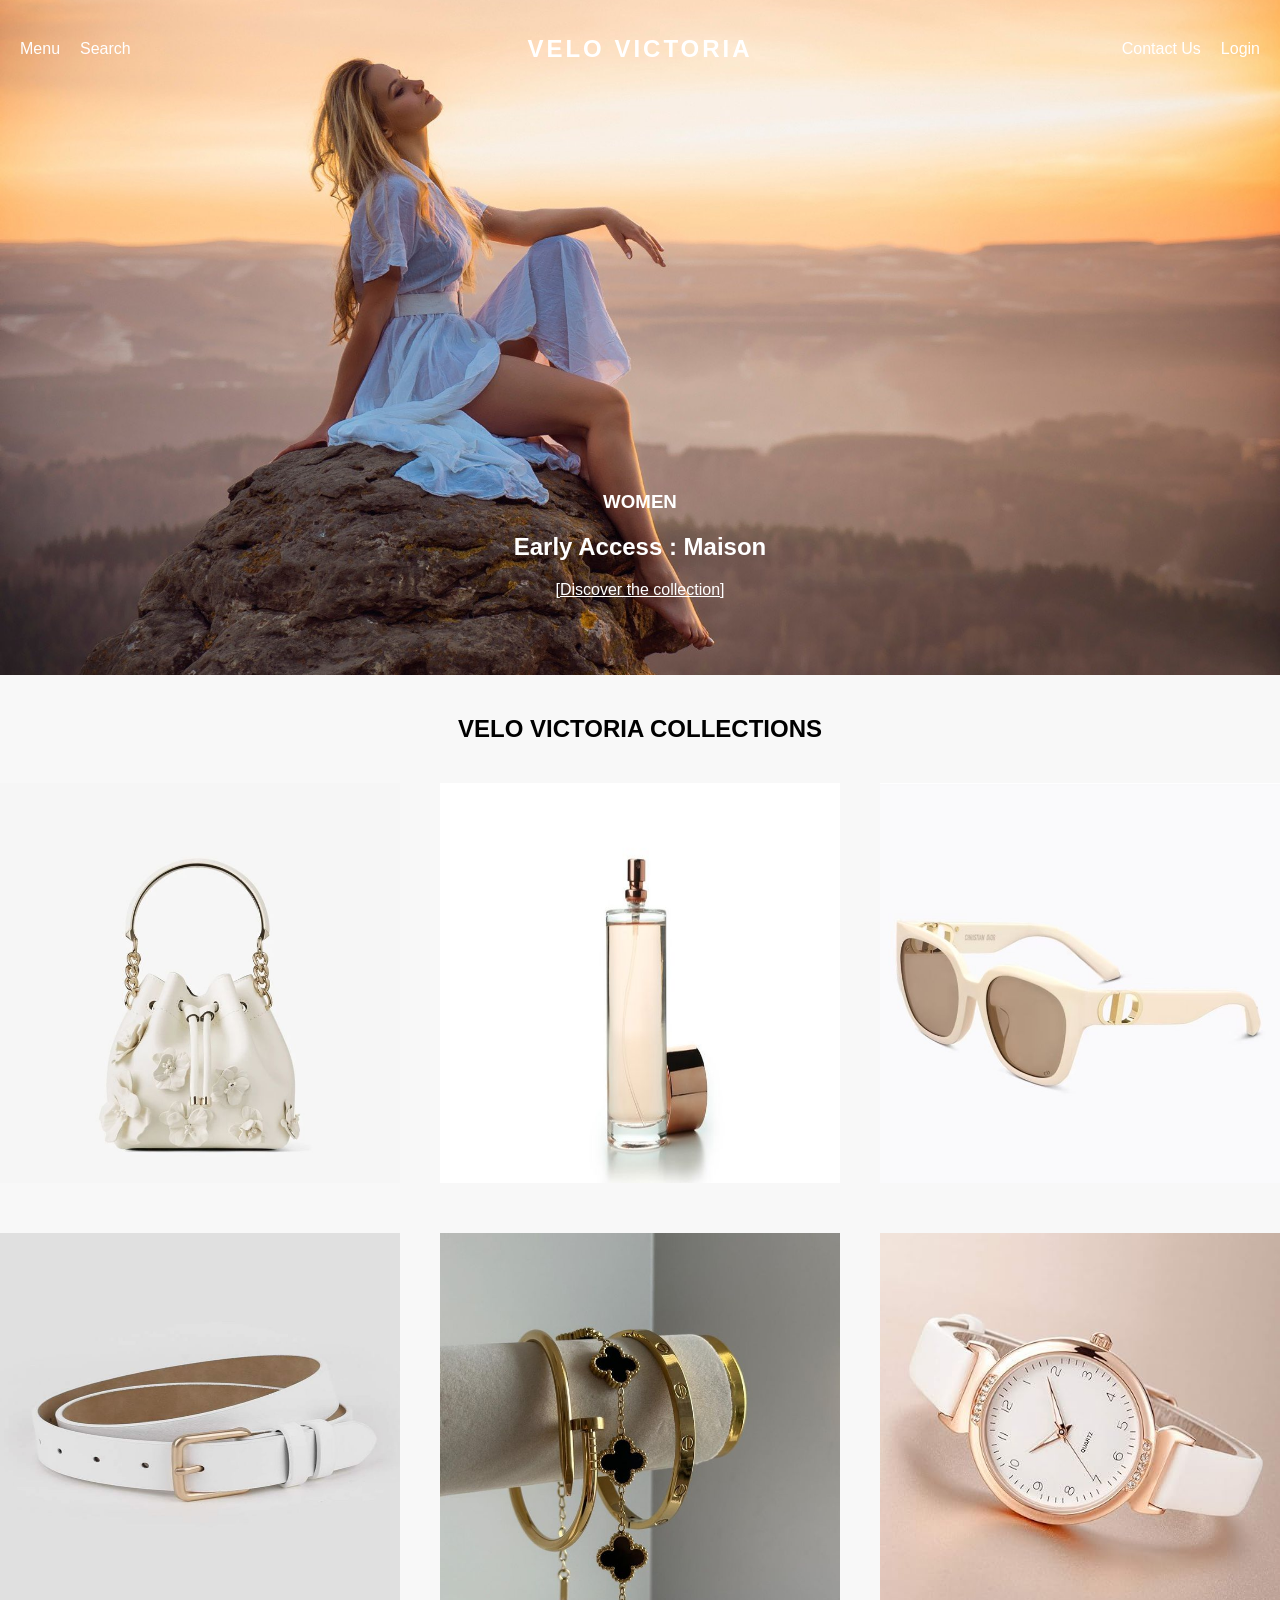
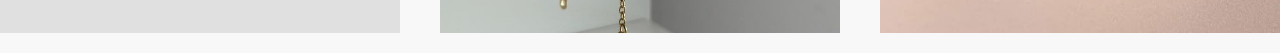
==== index.html @ bf695b3b "some changes" ====
<!DOCTYPE html>
<html lang="en">
<head>
  <meta charset="UTF-8">
  <meta name="viewport" content="width=device-width, initial-scale=1.0">
  <title>Velo Victoria</title>
  <link rel="stylesheet" href="style.css">
</head>

<body>
  <nav>
    
    <div class="left">
      <a href="menu.html">Menu</a>
      <a href="search.html">Search</a>
    </div>

    <h1 class="logo">VELO VICTORIA</h1>

    <div class="right">
      <a href="contact.html">Contact Us</a>
      <a href="login.html">Login</a>
    </div>
    
  </nav>
    <div class="hero">
        <section class="hero-text">
       
        <h3> WOMEN</h3>
        <h2>Early Access : Maison</h2>
        <div class="discover">
        <a href="collection.html" >[Discover the collection]</a>
        </div>
        </section>
    </div>
        <section class="collections">
        <h1>VELO VICTORIA COLLECTIONS</h1>
        <div class="items">
        
        <img src="../pictures/bag.jpg" alt=""> 
        <img src="../pictures/perfume.jpg" alt="">
        <img src="../pictures/sunglasses.jpg" alt="">
        
      
        
        <img src="../pictures/belt.jpg" alt="">
        <img src="../pictures/jewellery.jpg" alt="">
        <img src="../pictures/watch.jpg" alt="">
        
        </div>
        </section>



</body>
</html>
---- style.css ----
body {
  margin: 0;
  font-family: Arial, sans-serif;
}

nav {
  position: absolute;
  top: 20px;
  width: 100%;
  display: flex;
  align-items: center;
  padding: 0px;
  z-index: 100;
  margin-top: 20px;
  
}



.left {
  display: flex;
  gap: 20px;
  margin-left: 20px;
}


.right {
  margin-left: 90px;
  display: flex;
  gap: 20px;
  margin-right: 20px;
}

nav a {
  text-decoration: none;
  color: white;
  font-size: 16px;
  
}


.logo {
  position: absolute;
  left: 50%;
  transform: translateX(-50%);
  color: white;
  letter-spacing: 3px;
}
.navcolor:hover{
  color: black;
}

.hero {

  position: relative;
  height: 75vh;
  background-image: url('../pictures/model.jpg');
  background-size: cover;
  background-position: center 30%;  
  background-repeat: no-repeat;
}
.hero-text {
  position: absolute;
  top: 70%;           
  left: 50%;
  transform: translateX(-50%);
  text-align: center;
  color: white;
}
.collections{
  display: flex;
    flex-direction: column;
    align-items: center;
}
.collections h1{
   
    text-align: center;
    width: 100%;
    margin: 100%;
    margin: 40px 0;
}
.items{
    display: flex;
    justify-content: space-between;
    gap: 30px;
    flex-wrap: wrap;
  
}

.items img{
    width: 400px;
    height: 400px;
    margin-bottom: 20px;
}
.items img{
    width: 400px;
    transition: transform 0.3s;
}
.items img:hover {
    transform: scale(1.1);
}
.discover a{
    color: white;
}
body {
  margin: 0;
  font-family: Arial, sans-serif;
  background: #f8f8f8;
}

/* NAVBAR */
.navbar {
  display: flex;
  align-items: center;
  padding: 20px 40px;
  background: peachpuff;
}

.left {
  display: flex;
  gap: 20px;
}

.center {
  margin: auto;
  font-weight: bold;
  letter-spacing: 2px;
  color: white;
}

.right {
  margin-left: auto;
}

.navbar a {
  text-decoration: none;
  color: white;
}


/* MAIN CONTAINER */
.container {
  display: flex;
  justify-content: space-between;
  padding: 60px;
  gap: 60px;
  margin-top: 50px ;
}

/* FORM */
.form {
  width: 60%;
}

.field {
  margin-bottom: 20px;
}

.row {
  display: flex;
  gap: 60px;
}

.form label {
  font-size: 14px;
  color: #828181;
  display: block;
  margin-bottom: 5px;
}

.form input,
.form textarea {
  width: 100%;
  padding: 12px;
  border: 1px solid #e5e5e5;
  background: #fff;
  outline: none;
  box-shadow: 0 2px 6px rgba(0,0,0,0.05);
  transition: 0.3s;
}

.form textarea {
  height: 120px;
  resize: none;
}

.form input:focus,
.form textarea:focus {
  border-color: #c7a17a;
}

/* BUTTON */
button {
  background: black;
  color: white;
  padding: 12px 30px;
  border: none;
  letter-spacing: 1px;
  cursor: pointer;
  transition: 0.3s;
  display: block;
  margin: 20px auto;
}

button:hover {
  background: #333;
}

/* RIGHT SIDE */
.contact {
  width: 35%;
}

.contact h1 {
  margin-bottom: 20px;
  font-weight: 500;
}

.contact p {
  margin-bottom: 20px;
  line-height: 1.6;
}
.login_interface{
  
  text-align: center;
  margin-top: 150px;
}
.login_field{
 margin-bottom: 20px;
 display: block;
}

.login_input input {
  display: block;
  margin: 10px auto;
  padding: 9px;
  width: 500px;
  
}
.signup {
  text-decoration: none;
  color: orange;
  text-shadow: grey;
}
html, body{
  overflow-x: hidden;
}

img{
  max-width: 100%;
  height: auto;
}

/* MOBILE */
@media (max-width:768px){

  nav{
    flex-direction: column;
    gap: 15px;
    padding: 10px;
    position: relative;
  }

  .logo{
    position: static;
    transform: none;
  }

  .left,
  .right{
    margin: 0;
    flex-wrap: wrap;
    justify-content: center;
  }

  .container{
    flex-direction: column;
    padding: 20px;
    gap: 30px;
  }

  .form,
  .contact{
    width: 100%;
  }

  .row{
    flex-direction: column;
    gap: 20px;
  }

  .items{
    justify-content: center;
  }

  .items img{
    width: 100%;
    max-width: 320px;
    height: auto;
  }

  .login_input input{
    width: 90%;
  }

  .hero-text{
    width: 90%;
    top: 60%;
  }

}
@media (max-width:768px){

  nav{
    position: relative;
    flex-direction: column;
    justify-content: center;
    align-items: center;
    gap: 15px;
    padding: 15px 10px;
  }

  .logo{
    position: static;
    transform: none;
    order: -1;
    margin-bottom: 10px;
  }

  .left,
  .right{
    margin: 0;
    width: 100%;
    justify-content: center;
    flex-wrap: wrap;
    gap: 15px;
  }

}
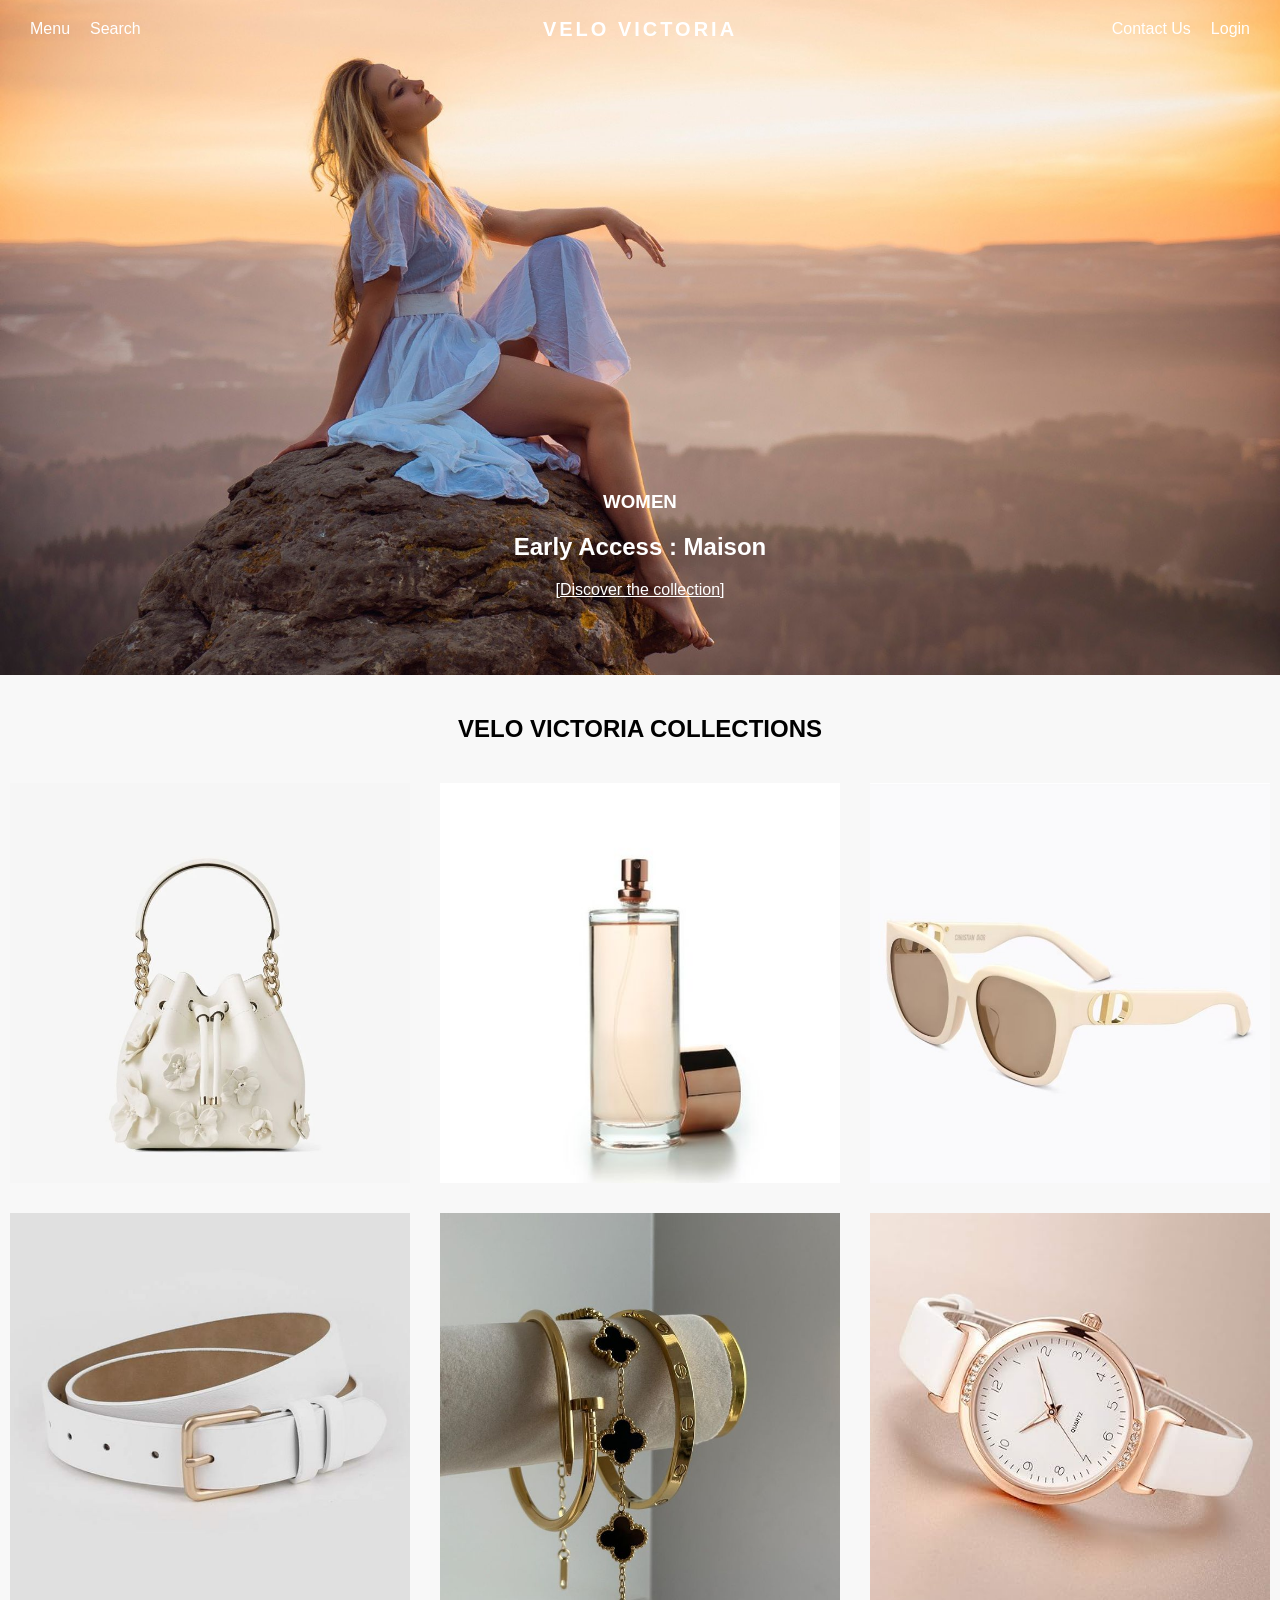
==== commit 49e9bb47: "solve mobile issues" ====
--- a/index.html
+++ b/index.html
@@ -14,7 +14,6 @@
       <a href="menu.html">Menu</a>
       <a href="search.html">Search</a>
     </div>
-
     <h1 class="logo">VELO VICTORIA</h1>
 
     <div class="right">
@@ -37,15 +36,15 @@
         <h1>VELO VICTORIA COLLECTIONS</h1>
         <div class="items">
         
-        <img src="../pictures/bag.jpg" alt=""> 
-        <img src="../pictures/perfume.jpg" alt="">
-        <img src="../pictures/sunglasses.jpg" alt="">
+        <img src="pictures/bag.jpg" alt=""> 
+        <img src="pictures/perfume.jpg" alt="">
+        <img src="pictures/sunglasses.jpg" alt="">
         
       
         
-        <img src="../pictures/belt.jpg" alt="">
-        <img src="../pictures/jewellery.jpg" alt="">
-        <img src="../pictures/watch.jpg" alt="">
+        <img src="pictures/belt.jpg" alt="">
+        <img src="pictures/jewellery.jpg" alt="">
+        <img src="pictures/watch.jpg" alt="">
         
         </div>
         </section>
--- a/style.css
+++ b/style.css
@@ -1,167 +1,136 @@
-body {
+/* RESET */
+html, body{
   margin: 0;
+  padding: 0;
+  overflow-x: hidden;
   font-family: Arial, sans-serif;
-}
-
-nav {
+  background: #f8f8f8;
+}
+
+img{
+  max-width: 100%;
+  height: auto;
+  display: block;
+}
+
+/* HERO SECTION */
+.hero{
+  position: relative;
+  height: 75vh;
+  background-image: url('pictures/model.jpg');
+  background-size: cover;
+  background-position: center 30%;
+  background-repeat: no-repeat;
+}
+
+/* NAVBAR */
+nav{
   position: absolute;
   top: 20px;
   width: 100%;
   display: flex;
   align-items: center;
-  padding: 0px;
+  justify-content: space-between;
+  padding: 0 30px;
+  box-sizing: border-box;
   z-index: 100;
-  margin-top: 20px;
-  
-}
-
-
-
-.left {
+}
+
+.left,
+.right{
   display: flex;
   gap: 20px;
-  margin-left: 20px;
-}
-
-
-.right {
-  margin-left: 90px;
-  display: flex;
-  gap: 20px;
-  margin-right: 20px;
-}
-
-nav a {
+}
+
+nav a{
   text-decoration: none;
   color: white;
   font-size: 16px;
-  
-}
-
-
-.logo {
+  transition: 0.3s;
+}
+
+.navcolor:hover{
+  color: black;
+}
+
+/* LOGO */
+.logo{
   position: absolute;
   left: 50%;
   transform: translateX(-50%);
   color: white;
   letter-spacing: 3px;
-}
-.navcolor:hover{
-  color: black;
-}
-
-.hero {
-
-  position: relative;
-  height: 75vh;
-  background-image: url('../pictures/model.jpg');
-  background-size: cover;
-  background-position: center 30%;  
-  background-repeat: no-repeat;
-}
-.hero-text {
+  font-size: 20px;
+  font-weight: bold;
+}
+
+/* HERO TEXT */
+.hero-text{
   position: absolute;
-  top: 70%;           
+  top: 70%;
   left: 50%;
   transform: translateX(-50%);
   text-align: center;
   color: white;
 }
+
+.discover a{
+  color: white;
+}
+
+/* COLLECTIONS */
 .collections{
   display: flex;
-    flex-direction: column;
-    align-items: center;
-}
+  flex-direction: column;
+  align-items: center;
+}
+
 .collections h1{
-   
-    text-align: center;
-    width: 100%;
-    margin: 100%;
-    margin: 40px 0;
-}
+  text-align: center;
+  margin: 40px 0;
+}
+
 .items{
-    display: flex;
-    justify-content: space-between;
-    gap: 30px;
-    flex-wrap: wrap;
-  
+  display: flex;
+  justify-content: center;
+  gap: 30px;
+  flex-wrap: wrap;
 }
 
 .items img{
-    width: 400px;
-    height: 400px;
-    margin-bottom: 20px;
-}
-.items img{
-    width: 400px;
-    transition: transform 0.3s;
-}
-.items img:hover {
-    transform: scale(1.1);
-}
-.discover a{
-    color: white;
-}
-body {
-  margin: 0;
-  font-family: Arial, sans-serif;
-  background: #f8f8f8;
-}
-
-/* NAVBAR */
-.navbar {
-  display: flex;
-  align-items: center;
-  padding: 20px 40px;
-  background: peachpuff;
-}
-
-.left {
-  display: flex;
-  gap: 20px;
-}
-
-.center {
-  margin: auto;
-  font-weight: bold;
-  letter-spacing: 2px;
-  color: white;
-}
-
-.right {
-  margin-left: auto;
-}
-
-.navbar a {
-  text-decoration: none;
-  color: white;
-}
-
-
-/* MAIN CONTAINER */
-.container {
+  width: 400px;
+  height: 400px;
+  object-fit: cover;
+  transition: transform 0.3s;
+}
+
+.items img:hover{
+  transform: scale(1.05);
+}
+
+/* CONTACT PAGE */
+.container{
   display: flex;
   justify-content: space-between;
   padding: 60px;
   gap: 60px;
-  margin-top: 50px ;
-}
-
-/* FORM */
-.form {
+  margin-top: 50px;
+}
+
+.form{
   width: 60%;
 }
 
-.field {
+.field{
   margin-bottom: 20px;
 }
 
-.row {
+.row{
   display: flex;
   gap: 60px;
 }
 
-.form label {
+.form label{
   font-size: 14px;
   color: #828181;
   display: block;
@@ -169,7 +138,7 @@
 }
 
 .form input,
-.form textarea {
+.form textarea{
   width: 100%;
   padding: 12px;
   border: 1px solid #e5e5e5;
@@ -177,20 +146,21 @@
   outline: none;
   box-shadow: 0 2px 6px rgba(0,0,0,0.05);
   transition: 0.3s;
-}
-
-.form textarea {
+  box-sizing: border-box;
+}
+
+.form textarea{
   height: 120px;
   resize: none;
 }
 
 .form input:focus,
-.form textarea:focus {
+.form textarea:focus{
   border-color: #c7a17a;
 }
 
 /* BUTTON */
-button {
+button{
   background: black;
   color: white;
   padding: 12px 30px;
@@ -202,75 +172,102 @@
   margin: 20px auto;
 }
 
-button:hover {
+button:hover{
   background: #333;
 }
 
-/* RIGHT SIDE */
-.contact {
+/* CONTACT INFO */
+.contact{
   width: 35%;
 }
 
-.contact h1 {
+.contact h1{
   margin-bottom: 20px;
   font-weight: 500;
 }
 
-.contact p {
+.contact p{
   margin-bottom: 20px;
   line-height: 1.6;
 }
+
+/* LOGIN */
 .login_interface{
-  
   text-align: center;
   margin-top: 150px;
 }
+
 .login_field{
- margin-bottom: 20px;
- display: block;
-}
-
-.login_input input {
+  margin-bottom: 20px;
+  display: block;
+}
+
+.login_input input{
   display: block;
   margin: 10px auto;
   padding: 9px;
   width: 500px;
-  
-}
-.signup {
+  max-width: 90%;
+}
+
+/* SIGNUP */
+.signup{
   text-decoration: none;
   color: orange;
-  text-shadow: grey;
-}
-html, body{
-  overflow-x: hidden;
-}
-
-img{
-  max-width: 100%;
-  height: auto;
-}
-
-/* MOBILE */
+  text-shadow: 1px 1px 3px grey;
+}
+
+/* ================= MOBILE ================= */
+
 @media (max-width:768px){
 
-  nav{
-    flex-direction: column;
-    gap: 15px;
-    padding: 10px;
+  .hero{
+    background-image: url('pictures/modelph.jpg');
+    background-size: cover;
+    background-position: center;
+    height: 100vh;
+  }
+
+  nav {
+    position: absolute;
+    top: 20px;
+    width: 100%;
+    z-index: 100;
+    display: flex;
+    justify-content: space-between;
+    align-items: center;
+    padding: 0 20px;
+    box-sizing: border-box;
+  }
+  .normal-nav{
     position: relative;
+    display: flex;
+    align-items: center;
+    justify-content: space-between;
+    padding: 15px 20px;
   }
 
   .logo{
     position: static;
     transform: none;
+    font-size: 18px;
+    margin: 0;
   }
 
   .left,
   .right{
+    display: flex;
+    gap: 12px;
     margin: 0;
-    flex-wrap: wrap;
-    justify-content: center;
+  }
+
+  nav a{
+    font-size: 14px;
+  }
+
+  .hero-text{
+    width: 90%;
+    top: 72%;
   }
 
   .container{
@@ -289,10 +286,6 @@
     gap: 20px;
   }
 
-  .items{
-    justify-content: center;
-  }
-
   .items img{
     width: 100%;
     max-width: 320px;
@@ -302,38 +295,29 @@
   .login_input input{
     width: 90%;
   }
-
-  .hero-text{
-    width: 90%;
-    top: 60%;
-  }
-
-}
-@media (max-width:768px){
-
-  nav{
-    position: relative;
-    flex-direction: column;
-    justify-content: center;
-    align-items: center;
-    gap: 15px;
-    padding: 15px 10px;
-  }
-
-  .logo{
-    position: static;
-    transform: none;
-    order: -1;
-    margin-bottom: 10px;
-  }
-
-  .left,
-  .right{
-    margin: 0;
-    width: 100%;
-    justify-content: center;
-    flex-wrap: wrap;
-    gap: 15px;
-  }
-
-}+}
+.normal-nav{
+  position: absolute;
+  top: 20px;
+  width: 100%;
+  display: flex;
+  align-items: center;
+  justify-content: space-between;
+  padding:  30px;
+  box-sizing: border-box;
+  z-index: 100;
+  background-color: rgb(255, 198, 92);
+}
+
+.left,
+.right{
+  display: flex;
+  gap: 20px;
+}
+
+nav a{
+  text-decoration: none;
+  color: white;
+  font-size: 16px;
+  transition: 0.3s;
+}
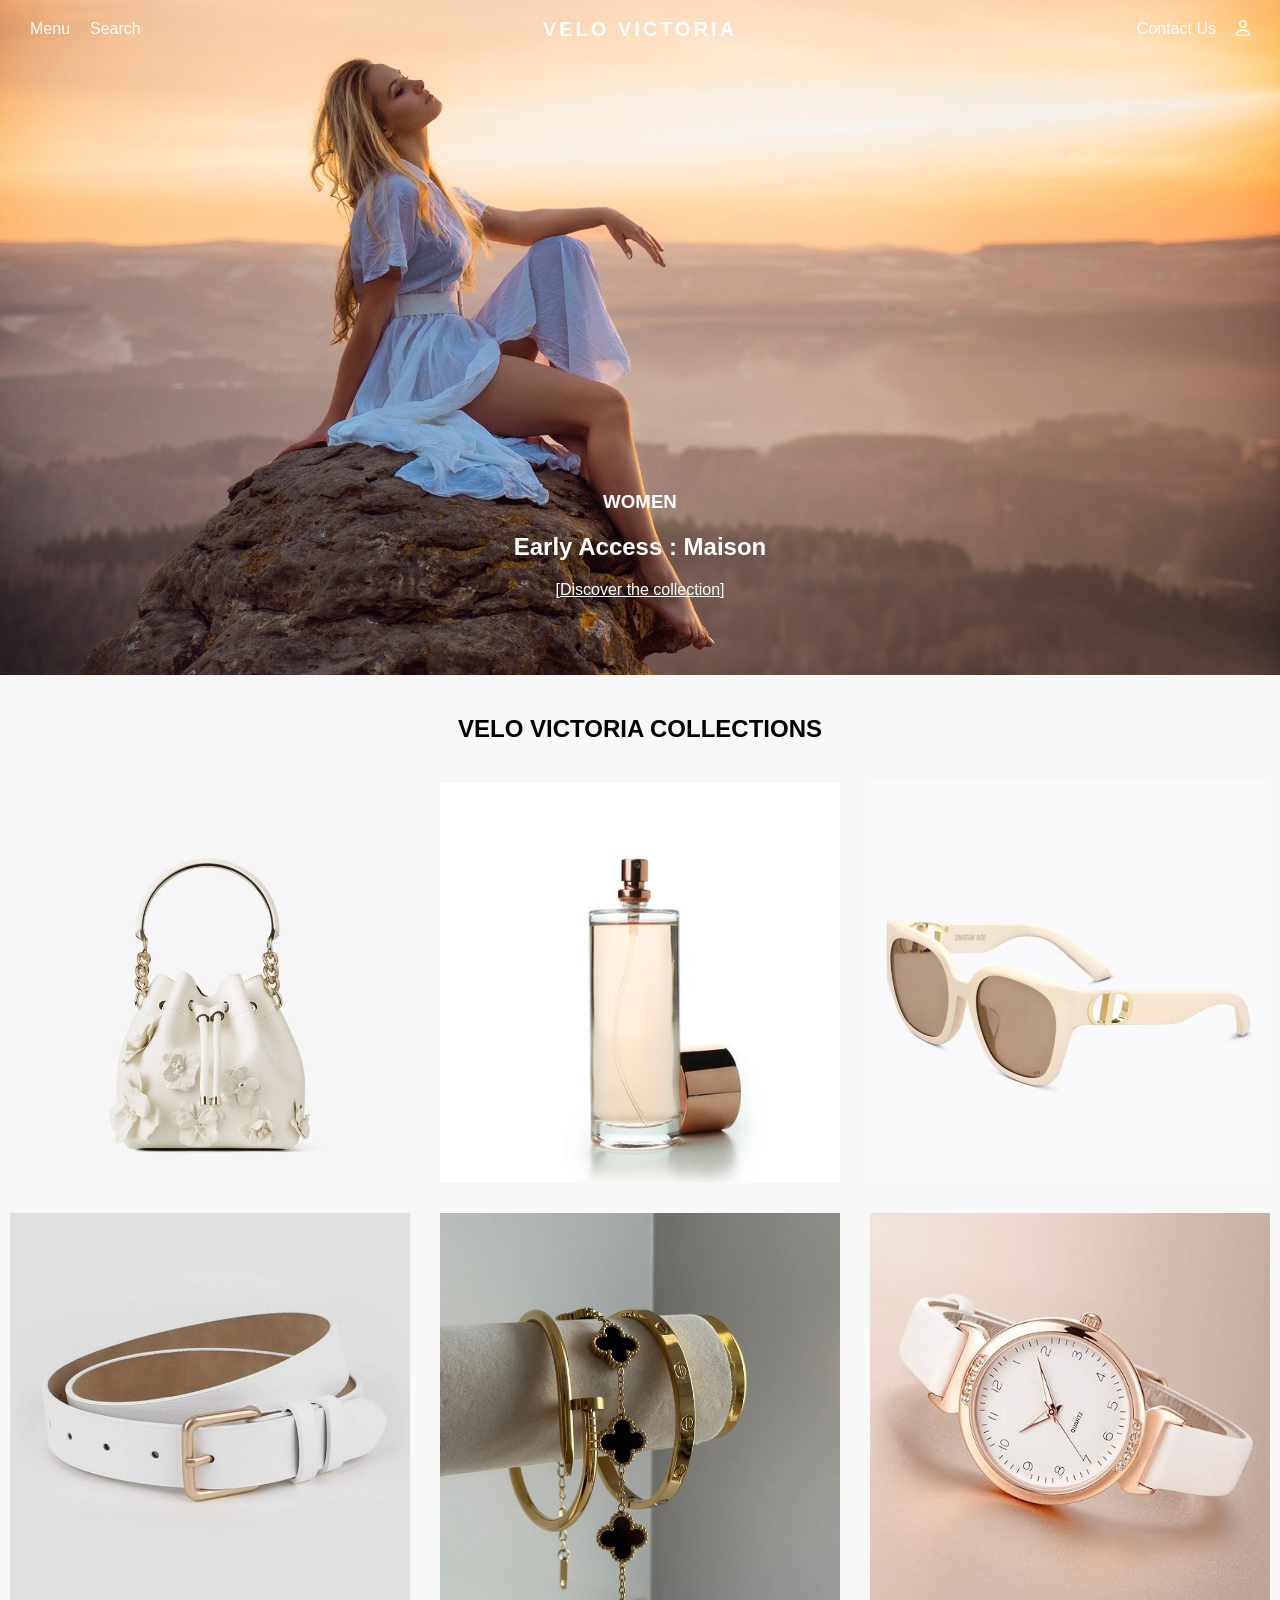
==== commit d8dc9fdc: "solve mobile issues final" ====
--- a/index.html
+++ b/index.html
@@ -5,20 +5,21 @@
   <meta name="viewport" content="width=device-width, initial-scale=1.0">
   <title>Velo Victoria</title>
   <link rel="stylesheet" href="style.css">
+  <link rel="stylesheet" href="https://cdnjs.cloudflare.com/ajax/libs/font-awesome/6.5.1/css/all.min.css">
 </head>
 
 <body>
   <nav>
     
     <div class="left">
-      <a href="menu.html">Menu</a>
+      <a href="menu.html">  Menu</a>
       <a href="search.html">Search</a>
     </div>
     <h1 class="logo">VELO VICTORIA</h1>
 
     <div class="right">
       <a href="contact.html">Contact Us</a>
-      <a href="login.html">Login</a>
+      <a href="login.html"><i class="fa-regular fa-user"></i></a>
     </div>
     
   </nav>
--- a/style.css
+++ b/style.css
@@ -295,7 +295,27 @@
   .login_input input{
     width: 90%;
   }
-}
+  /* MENU -> ☰ */
+  .left a:first-child{
+    font-size: 0;
+  }
+
+  .left a:first-child::before{
+    content: "☰";
+    font-size: 28px;
+  }
+
+  /* SEARCH HIDE */
+  .left a:last-child{
+    display: none;
+  }
+
+  /* CONTACT HIDE */
+  .right a:first-child{
+    display: none;
+  }
+}
+
 .normal-nav{
   position: absolute;
   top: 20px;
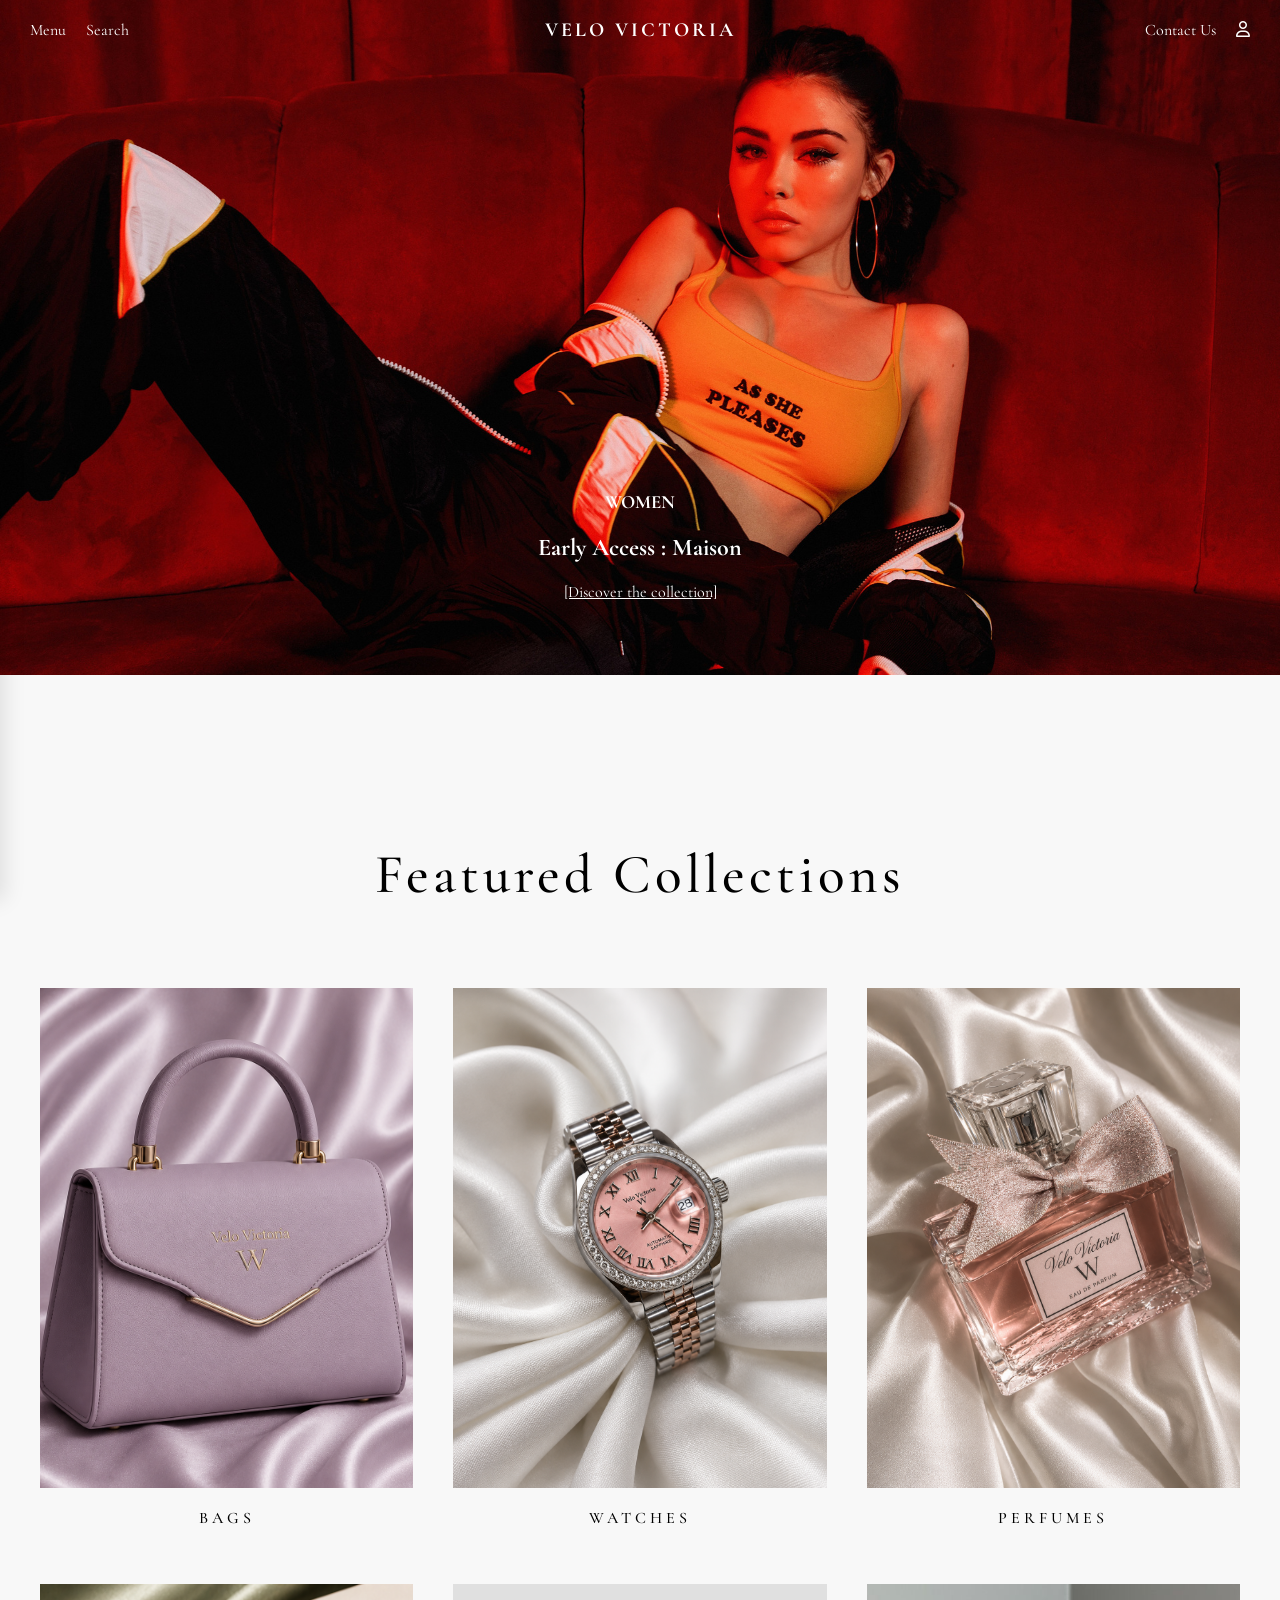
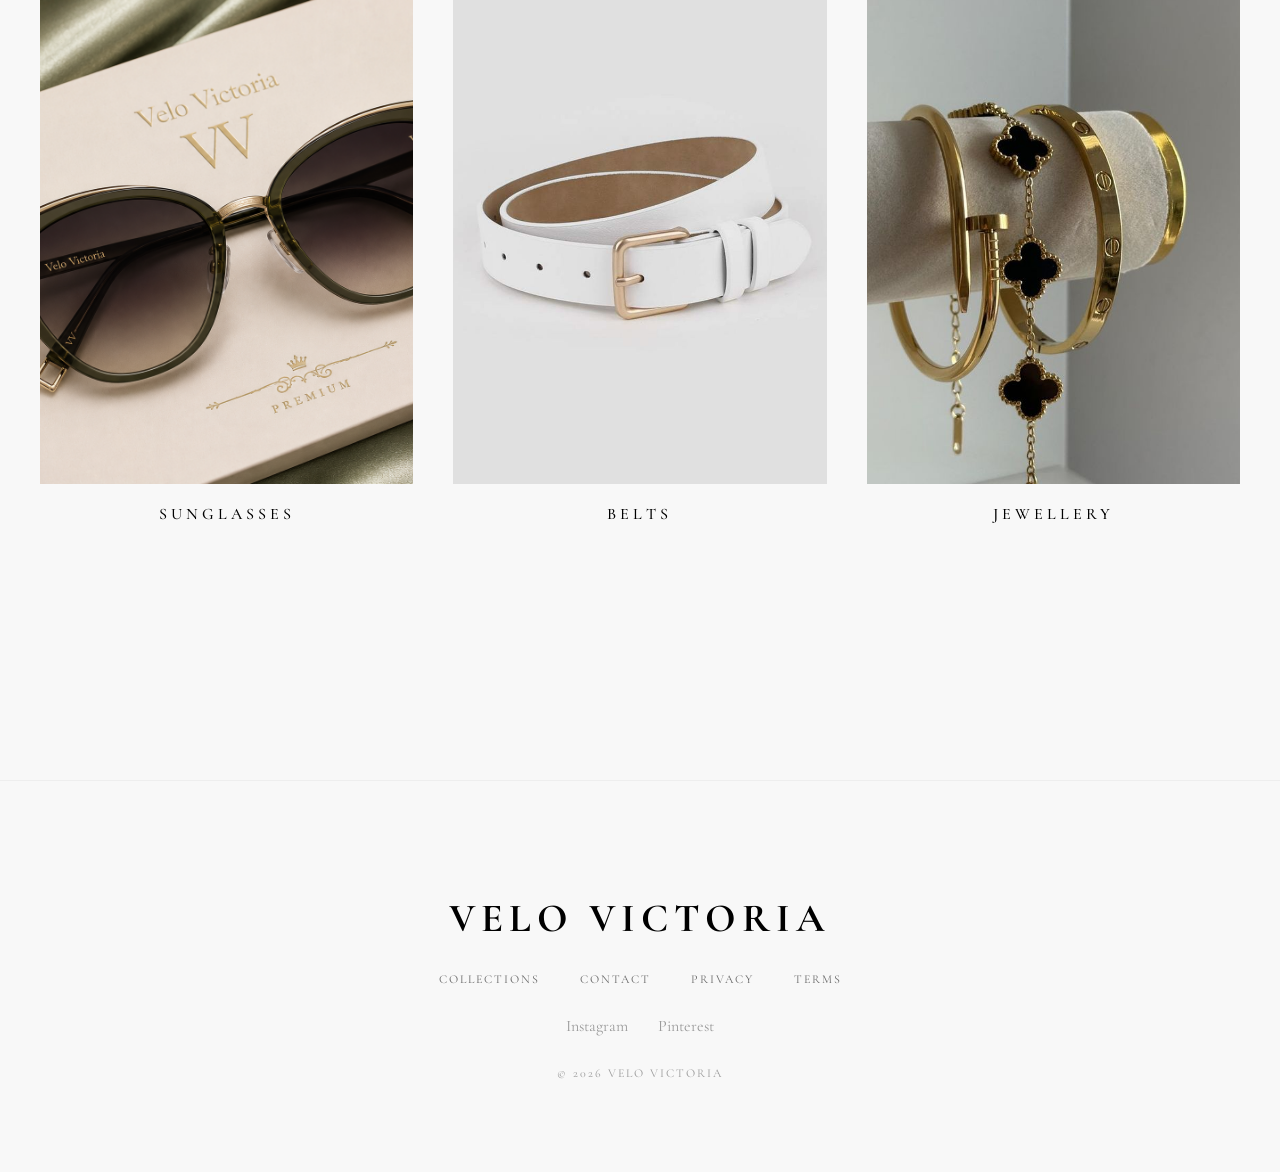
==== commit 89c341ba: "Frontend Complete" ====
--- a/index.html
+++ b/index.html
@@ -1,10 +1,11 @@
-<!DOCTYPE html>
+ <!DOCTYPE html>
 <html lang="en">
 <head>
   <meta charset="UTF-8">
   <meta name="viewport" content="width=device-width, initial-scale=1.0">
   <title>Velo Victoria</title>
   <link rel="stylesheet" href="style.css">
+   <link href="https://fonts.googleapis.com/css2?family=Cormorant+Garamond:wght@400;500;600&display=swap" rel="stylesheet">
   <link rel="stylesheet" href="https://cdnjs.cloudflare.com/ajax/libs/font-awesome/6.5.1/css/all.min.css">
 </head>
 
@@ -12,14 +13,14 @@
   <nav>
     
     <div class="left">
-      <a href="menu.html">  Menu</a>
-      <a href="search.html">Search</a>
+      <a href="#" id="openMenu">  Menu</a>
+      <a href="#" id="openSearch">Search</a>
     </div>
     <h1 class="logo">VELO VICTORIA</h1>
 
     <div class="right">
       <a href="contact.html">Contact Us</a>
-      <a href="login.html"><i class="fa-regular fa-user"></i></a>
+      <a href="#" id="openLogin"><i class="fa-regular fa-user"></i></a>
     </div>
     
   </nav>
@@ -33,24 +34,142 @@
         </div>
         </section>
     </div>
-        <section class="collections">
-        <h1>VELO VICTORIA COLLECTIONS</h1>
-        <div class="items">
-        
-        <img src="pictures/bag.jpg" alt=""> 
-        <img src="pictures/perfume.jpg" alt="">
-        <img src="pictures/sunglasses.jpg" alt="">
-        
-      
-        
-        <img src="pictures/belt.jpg" alt="">
-        <img src="pictures/jewellery.jpg" alt="">
-        <img src="pictures/watch.jpg" alt="">
-        
+       <section class="featured-products">
+
+    <h2>Featured Collections</h2>
+
+    <div class="product-showcase">
+
+        <div class="product-box">
+            <img src="pictures/bag1.png" alt="">
+            <h3>BAGS</h3>
         </div>
-        </section>
+
+        <div class="product-box">
+            <img src="pictures/watch1.png" alt="">
+            <h3>WATCHES</h3>
+        </div>
+
+        <div class="product-box">
+            <img src="pictures/perfume1.png" alt="">
+            <h3>PERFUMES</h3>
+        </div>
+
+        <div class="product-box">
+            <img src="pictures/sunglasses1.png" alt="">
+            <h3>SUNGLASSES</h3>
+        </div>
+
+        <div class="product-box">
+            <img src="pictures/belt.jpg" alt="">
+            <h3>BELTS</h3>
+        </div>
+
+        <div class="product-box">
+            <img src="pictures/jewellery.jpg" alt="">
+            <h3>JEWELLERY</h3>
+        </div>
+
+    </div>
+
+</section>
+        <div class="login-panel" id="loginPanel">
+
+    <span class="close-panel" id="closeLogin">&times;</span>
+
+    <h2>VELO VICTORIA</h2>
+
+    <form>
+        <label>Username</label>
+        <input type="text">
+
+        <label>Password</label>
+        <input type="password">
+
+        <button type="submit">LOGIN</button>
+    </form>
+
+</div>
+<div class="search-overlay" id="searchOverlay">
+
+    <span class="close-search" id="closeSearch">
+        &times;
+    </span>
+
+    <div class="search-content">
+
+        <h2>SEARCH</h2>
+
+        <input
+        type="text"
+        id="searchInput"
+        placeholder="Search Products...">
+
+        <div id="searchResults"></div>
+
+    </div>
+
+</div>
+<div class="menu-overlay" id="menuOverlay">
+
+    <span class="close-menu" id="closeMenu">
+        &times;
+    </span>
+
+    <div class="menu-content">
+
+        <a href="index.html">HOME</a>
+
+        <a href="collection.html">COLLECTIONS</a>
+
+        <a href="#">BAGS</a>
+
+        <a href="#">WATCHES</a>
+
+        <a href="#">PERFUMES</a>
+
+        <a href="#">SUNGLASSES</a>
+
+        <a href="#">BELTS</a>
+
+        <a href="#">JEWELLERY</a>
+
+        <a href="contact.html">CONTACT</a>
+
+    </div>
+
+</div>
+<footer class="footer">
+
+    <h2>VELO VICTORIA</h2>
+
+    <div class="footer-links">
+
+        <a href="collection.html">Collections</a>
+
+        <a href="contact.html">Contact</a>
+
+        <a href="#">Privacy</a>
+
+        <a href="#">Terms</a>
+
+    </div>
+
+    <div class="socials">
+
+        <a href="#">Instagram</a>
+
+        <a href="#">Pinterest</a>
+
+    </div>
+
+    <p>© 2026 VELO VICTORIA</p>
+
+</footer>
+
+<script src="app.js"></script>
 
 
 
 </body>
-</html>+</html>
--- a/style.css
+++ b/style.css
@@ -17,7 +17,7 @@
 .hero{
   position: relative;
   height: 75vh;
-  background-image: url('pictures/model.jpg');
+  background-image: url('pictures/modelmedison.jpg');
   background-size: cover;
   background-position: center 30%;
   background-repeat: no-repeat;
@@ -131,8 +131,10 @@
 }
 
 .form label{
-  font-size: 14px;
-  color: #828181;
+  font-size: 12px;
+  letter-spacing: 2px;
+  text-transform: uppercase;
+  color: #888;
   display: block;
   margin-bottom: 5px;
 }
@@ -140,11 +142,12 @@
 .form input,
 .form textarea{
   width: 100%;
-  padding: 12px;
-  border: 1px solid #e5e5e5;
-  background: #fff;
+  padding: 15px 0;
+  border: none;
+  border-bottom: 1px solid #d9d9d9;
+  background: transparent;
   outline: none;
-  box-shadow: 0 2px 6px rgba(0,0,0,0.05);
+  box-shadow: none;
   transition: 0.3s;
   box-sizing: border-box;
 }
@@ -156,39 +159,48 @@
 
 .form input:focus,
 .form textarea:focus{
+  border-bottom: 1px solid black;
   border-color: #c7a17a;
 }
 
 /* BUTTON */
 button{
+  background: none;
+  color: black;
+  padding: 15px 40px;
+  border: 1px solid black;
+  letter-spacing: 3px;
+  text-transform: uppercase;
+  transition: .3s;
+}
+
+button:hover{
   background: black;
   color: white;
-  padding: 12px 30px;
-  border: none;
-  letter-spacing: 1px;
-  cursor: pointer;
-  transition: 0.3s;
-  display: block;
-  margin: 20px auto;
-}
-
-button:hover{
-  background: #333;
 }
 
 /* CONTACT INFO */
 .contact{
   width: 35%;
 }
-
+.contact strong{
+  display: block;
+  color: black;
+  letter-spacing: 2px;
+  text-transform: uppercase;
+}
 .contact h1{
+  font-family: 'Cormorant Garamond',serif;
+  font-size: 55px;
   margin-bottom: 20px;
   font-weight: 500;
+  letter-spacing: 2px;
 }
 
 .contact p{
+  color: #666;
   margin-bottom: 20px;
-  line-height: 1.6;
+  line-height:2;
 }
 
 /* LOGIN */
@@ -272,7 +284,9 @@
 
   .container{
     flex-direction: column;
-    padding: 20px;
+    max-width: 1400px;
+    margin: auto;
+    padding: 120px 80px;
     gap: 30px;
   }
 
@@ -326,7 +340,8 @@
   padding:  30px;
   box-sizing: border-box;
   z-index: 100;
-  background-color: rgb(255, 198, 92);
+  background-color: rgb(227, 206, 167);
+  margin-top: -20px;
 }
 
 .left,
@@ -341,3 +356,719 @@
   font-size: 16px;
   transition: 0.3s;
 }
+.product-grid{
+    display:grid;
+    grid-template-columns:repeat(2, 1fr);
+    gap:40px;
+    max-width:1200px;
+    margin:50px auto;
+    padding:20px;
+}
+
+.product-card{
+    text-align:center;
+}
+
+.product-card img{
+    width:100%;
+    max-width:350px;
+    height:350px;
+    object-fit:cover;
+    margin:auto;
+}
+
+.product-card h3{
+    margin-top:15px;
+}
+
+.product-card p{
+    margin:10px 0;
+}
+@media(max-width:768px){
+    .product-grid{
+        grid-template-columns:1fr;
+    }
+}
+.filter-buttons{
+    display:flex;
+    justify-content:center;
+    flex-wrap:wrap;
+    gap:35px;
+    margin:60px 0;
+}
+
+.filter-buttons button{
+    background:none;
+    border:none;
+    cursor:pointer;
+
+    font-size:15px;
+    font-weight:500;
+    letter-spacing:2px;
+    text-transform:uppercase;
+
+    color:#555;
+
+    position:relative;
+    padding:0;
+
+    transition:.3s ease;
+}
+
+.filter-buttons button::after{
+    content:"";
+    position:absolute;
+    left:0;
+    bottom:-8px;
+
+    width:0%;
+    height:1px;
+
+    background:black;
+
+    transition:.3s ease;
+}
+
+.filter-buttons button:hover{
+    color:black;
+}
+
+.filter-buttons button:hover::after{
+    width:100%;
+}
+.collection-subtitle{
+    text-align:center;
+    color:#888;
+    letter-spacing:3px;
+    text-transform:uppercase;
+    font-size:12px;
+    margin-top:-20px;
+    margin-bottom:60px;
+}
+.product-card{
+    text-align:center;
+}
+
+.product-card img{
+    width:100%;
+    height:450px;
+    object-fit:cover;
+
+    transition:.5s ease;
+}
+
+.product-card img:hover{
+    transform:scale(1.03);
+}
+body{
+   font-family:'Cormorant Garamond', serif;
+}
+.contact-subtitle{
+    color:#888;
+    letter-spacing:3px;
+    text-transform:uppercase;
+    font-size:12px;
+}
+/* LOGIN PANEL */
+
+.login-panel{
+
+    position:fixed;
+    top:0;
+    right:-450px;
+
+    width:400px;
+    max-width:100%;
+
+    height:100vh;
+
+    background:white;
+
+    z-index:9999;
+
+    transition:.5s ease;
+
+    padding:60px 40px;
+
+    box-sizing:border-box;
+
+    box-shadow:-5px 0 20px rgba(0,0,0,.1);
+}
+
+.login-panel.active{
+    right:0;
+}
+
+.login-panel h2{
+
+    text-align:center;
+
+    font-family:'Cormorant Garamond', serif;
+
+    letter-spacing:4px;
+
+    margin-bottom:50px;
+}
+
+.login-panel label{
+
+    display:block;
+
+    margin-top:20px;
+
+    margin-bottom:10px;
+
+    letter-spacing:2px;
+
+    font-size:12px;
+
+    text-transform:uppercase;
+}
+
+.login-panel input{
+
+    width:100%;
+
+    border:none;
+
+    border-bottom:1px solid #ddd;
+
+    padding:12px 0;
+
+    outline:none;
+}
+
+.login-panel button{
+
+    width:100%;
+
+    margin-top:30px;
+}
+
+.close-panel{
+
+    position:absolute;
+
+    top:20px;
+
+    right:25px;
+
+    font-size:30px;
+
+    cursor:pointer;
+}
+.login-panel{
+    right:-450px;
+}
+.login-panel.active{
+    right:0;
+}
+/* SEARCH OVERLAY */
+
+.search-overlay{
+
+    position:fixed;
+
+    top:0;
+    left:0;
+
+    width:100%;
+    height:100vh;
+
+    background:white;
+
+    z-index:99999;
+
+    display:flex;
+
+    justify-content:center;
+
+    align-items:center;
+
+    opacity:0;
+
+    visibility:hidden;
+
+    transition:.4s ease;
+}
+
+.search-overlay.active{
+
+    opacity:1;
+
+    visibility:visible;
+}
+
+.search-content{
+
+    width:700px;
+
+    max-width:90%;
+
+    text-align:center;
+}
+
+.search-content h2{
+
+    font-family:'Cormorant Garamond', serif;
+
+    font-size:60px;
+
+    letter-spacing:6px;
+
+    margin-bottom:40px;
+}
+
+.search-content input{
+
+    width:100%;
+
+    border:none;
+
+    border-bottom:1px solid #ddd;
+
+    padding:20px;
+
+    font-size:18px;
+
+    outline:none;
+
+    background:none;
+}
+
+.close-search{
+
+    position:absolute;
+
+    top:30px;
+
+    right:40px;
+
+    font-size:40px;
+
+    cursor:pointer;
+}
+.search-item{
+
+    padding:20px 0;
+
+    border-bottom:1px solid #eee;
+
+    text-align:left;
+
+    cursor:pointer;
+
+    letter-spacing:2px;
+
+    transition:.3s;
+}
+
+.search-item:hover{
+
+    padding-left:15px;
+
+    color:black;
+}
+.search-content input{
+
+    font-family:'Cormorant Garamond', serif;
+
+    font-size:28px;
+
+    letter-spacing:2px;
+}
+.search-content input::placeholder{
+
+    color:#999;
+
+    letter-spacing:3px;
+}
+/* FOOTER */
+
+.footer{
+
+    margin-top:120px;
+
+    padding:80px 20px;
+
+    text-align:center;
+
+    border-top:1px solid #eee;
+}
+
+.footer h2{
+
+    font-family:'Cormorant Garamond', serif;
+
+    font-size:40px;
+
+    letter-spacing:6px;
+
+    margin-bottom:30px;
+}
+
+.footer-links{
+
+    display:flex;
+
+    justify-content:center;
+
+    gap:40px;
+
+    flex-wrap:wrap;
+
+    margin-bottom:30px;
+}
+
+.footer-links a{
+
+    text-decoration:none;
+
+    color:#666;
+
+    letter-spacing:2px;
+
+    text-transform:uppercase;
+
+    font-size:12px;
+
+    transition:.3s;
+}
+
+.footer-links a:hover{
+
+    color:black;
+}
+
+.socials{
+
+    display:flex;
+
+    justify-content:center;
+
+    gap:30px;
+
+    margin-bottom:30px;
+}
+
+.socials a{
+
+    text-decoration:none;
+
+    color:#999;
+
+    transition:.3s;
+}
+
+.socials a:hover{
+
+    color:black;
+}
+
+.footer p{
+
+    color:#999;
+
+    font-size:12px;
+
+    letter-spacing:2px;
+}
+.featured-products{
+
+    padding:120px 40px;
+
+    text-align:center;
+}
+
+.featured-products h2{
+
+    font-family:'Cormorant Garamond', serif;
+
+    font-size:55px;
+
+    font-weight:500;
+
+    letter-spacing:4px;
+
+    margin-bottom:80px;
+}
+
+.product-showcase{
+
+    display:grid;
+
+    grid-template-columns:repeat(3,1fr);
+
+    gap:40px;
+
+    max-width:1400px;
+
+    margin:auto;
+}
+
+.product-box{
+
+    cursor:pointer;
+
+    overflow:hidden;
+}
+
+.product-box img{
+
+    width:100%;
+
+    height:500px;
+
+    object-fit:cover;
+
+    transition:.5s ease;
+}
+
+.product-box:hover img{
+
+    transform:scale(1.04);
+}
+
+.product-box h3{
+
+    margin-top:20px;
+
+    letter-spacing:4px;
+
+    font-size:16px;
+
+    font-weight:500;
+}
+@media(max-width:768px){
+
+.product-showcase{
+
+    grid-template-columns:1fr;
+
+}
+
+.product-box img{
+
+    height:400px;
+
+}
+
+}
+/* LUXURY SIDE MENU */
+
+/* LEFT SIDE MENU */
+
+.menu-overlay{
+
+    position:fixed;
+
+    top:0;
+
+    left:-380px;
+
+    width:380px;
+
+    height:100vh;
+
+    background:white;
+
+    z-index:99999;
+
+    transition:.5s ease;
+
+    box-shadow:5px 0 20px rgba(0,0,0,.1);
+}
+
+.menu-overlay.active{
+
+    left:0;
+}
+
+.menu-content{
+
+    height:100%;
+
+    display:flex;
+
+    flex-direction:column;
+
+    justify-content:center;
+
+    align-items:center;
+}
+
+.menu-content a{
+
+    text-decoration:none;
+
+    color:black;
+
+    font-family:'Cormorant Garamond', serif;
+
+    font-size:26px;
+
+    letter-spacing:4px;
+
+    margin:12px 0;
+
+    transition:.3s;
+}
+
+.menu-content a:hover{
+
+    letter-spacing:8px;
+}
+
+.close-menu{
+
+    position:absolute;
+
+    top:20px;
+
+    right:25px;
+
+    font-size:35px;
+
+    cursor:pointer;
+}
+@media(max-width:768px){
+
+.filter-buttons{
+
+    display:flex;
+
+    flex-wrap:wrap;
+
+    justify-content:center;
+
+    gap:12px;
+
+    padding:20px;
+}
+
+.filter-buttons button{
+
+    border:none;
+
+    background:transparent;
+
+    font-family:'Cormorant Garamond', serif;
+
+    font-size:20px;
+
+    letter-spacing:2px;
+
+    padding:8px 12px;
+}
+
+}
+@media(max-width:768px){
+
+.filter-buttons{
+
+    display:grid;
+
+    grid-template-columns:repeat(2,1fr);
+
+    gap:12px;
+
+    width:90%;
+
+    margin:auto;
+}
+
+.filter-buttons button{
+
+    width:100%;
+
+    padding:12px;
+
+    text-align:center;
+}
+
+}
+@media (max-width:768px){
+
+.product-grid{
+
+    display:grid;
+
+    grid-template-columns:repeat(2,1fr);
+
+    gap:15px;
+
+    padding:15px;
+}
+
+.product-card{
+
+    width:100%;
+}
+
+.product-card img{
+
+    width:100%;
+
+    height:180px;
+
+    object-fit:cover;
+}
+
+.product-card h3{
+
+    font-size:14px;
+
+    margin-top:10px;
+}
+
+.product-card p{
+
+    font-size:13px;
+
+    margin:5px 0;
+}
+
+.view-btn{
+
+    width:100%;
+
+    padding:10px;
+
+    font-size:11px;
+
+    letter-spacing:2px;
+}
+
+}
+@media(max-width:768px){
+
+.product-showcase{
+
+    display:grid;
+
+    grid-template-columns:repeat(2,1fr);
+
+    gap:15px;
+
+    padding:15px;
+}
+
+.product-box img{
+
+    width:100%;
+
+    height:180px;
+
+    object-fit:cover;
+}
+
+.product-box h3{
+
+    font-size:14px;
+
+    letter-spacing:2px;
+
+    margin-top:10px;
+}
+
+}
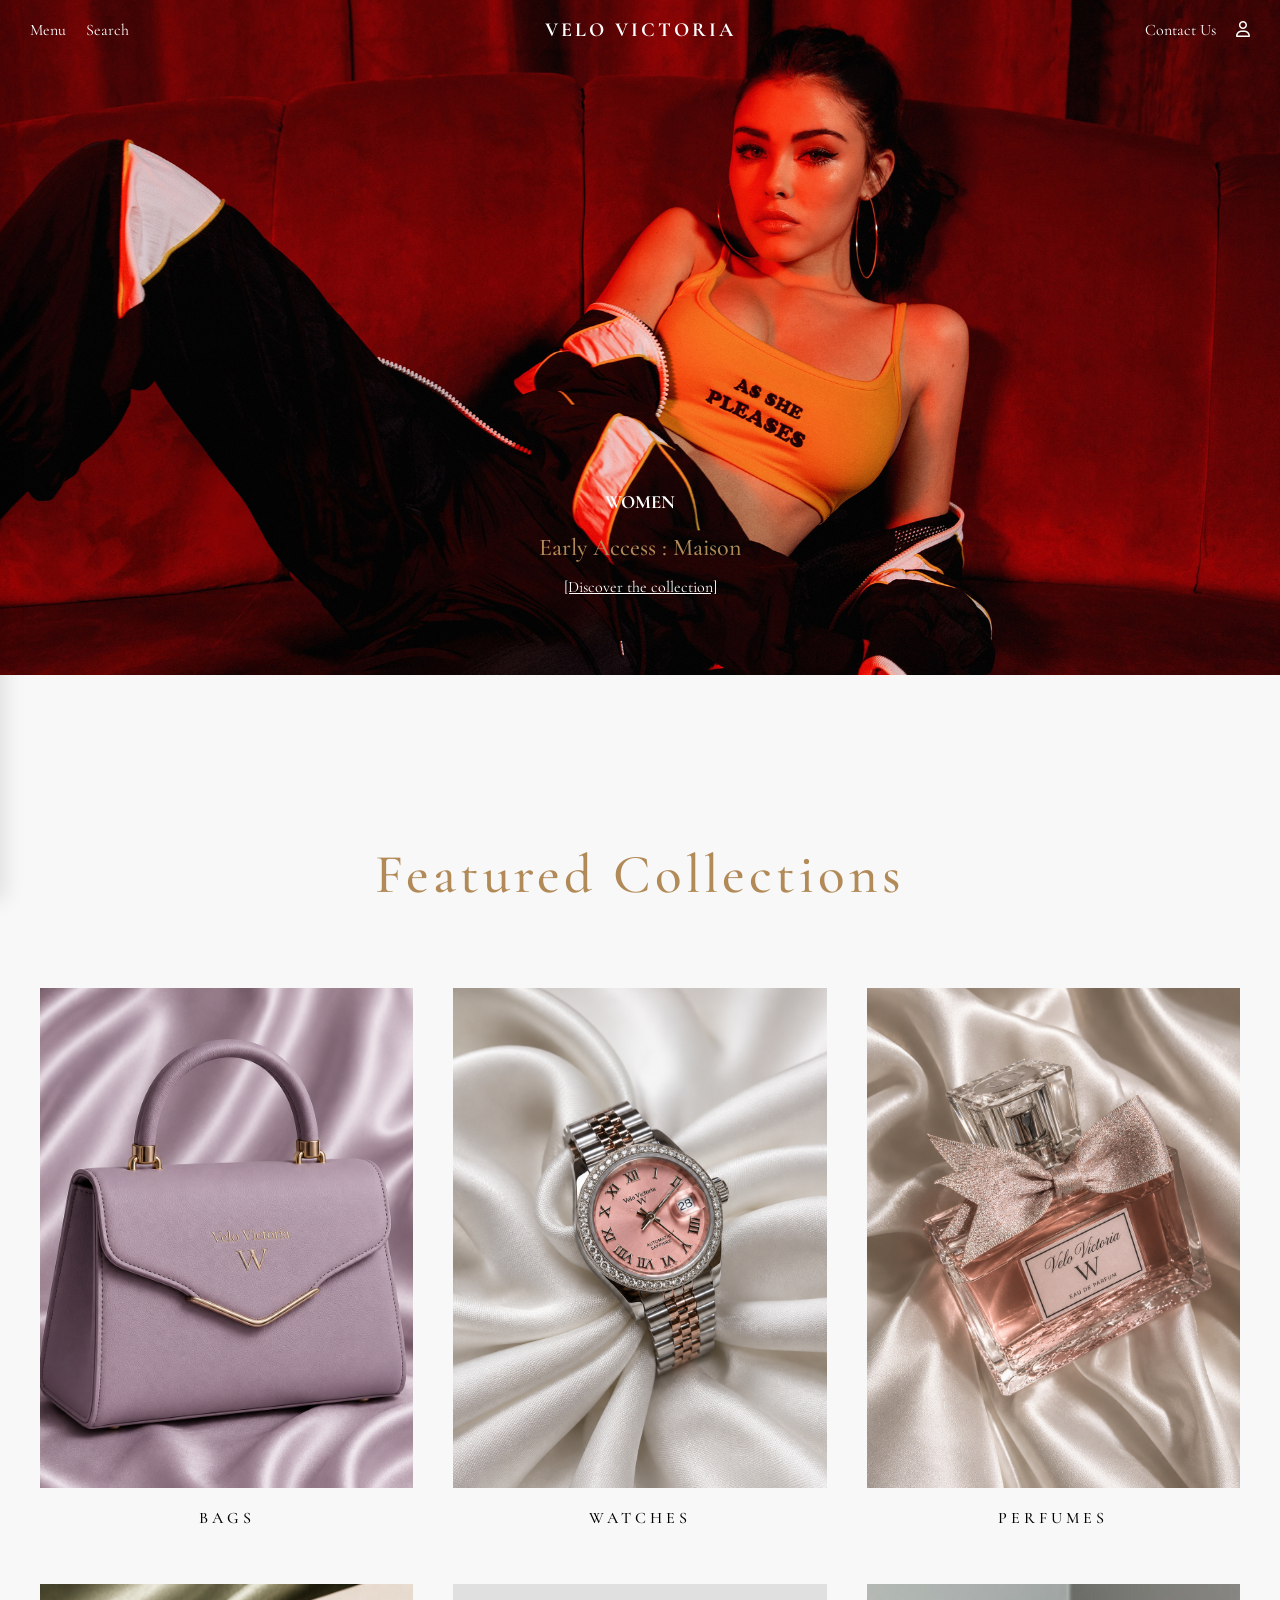
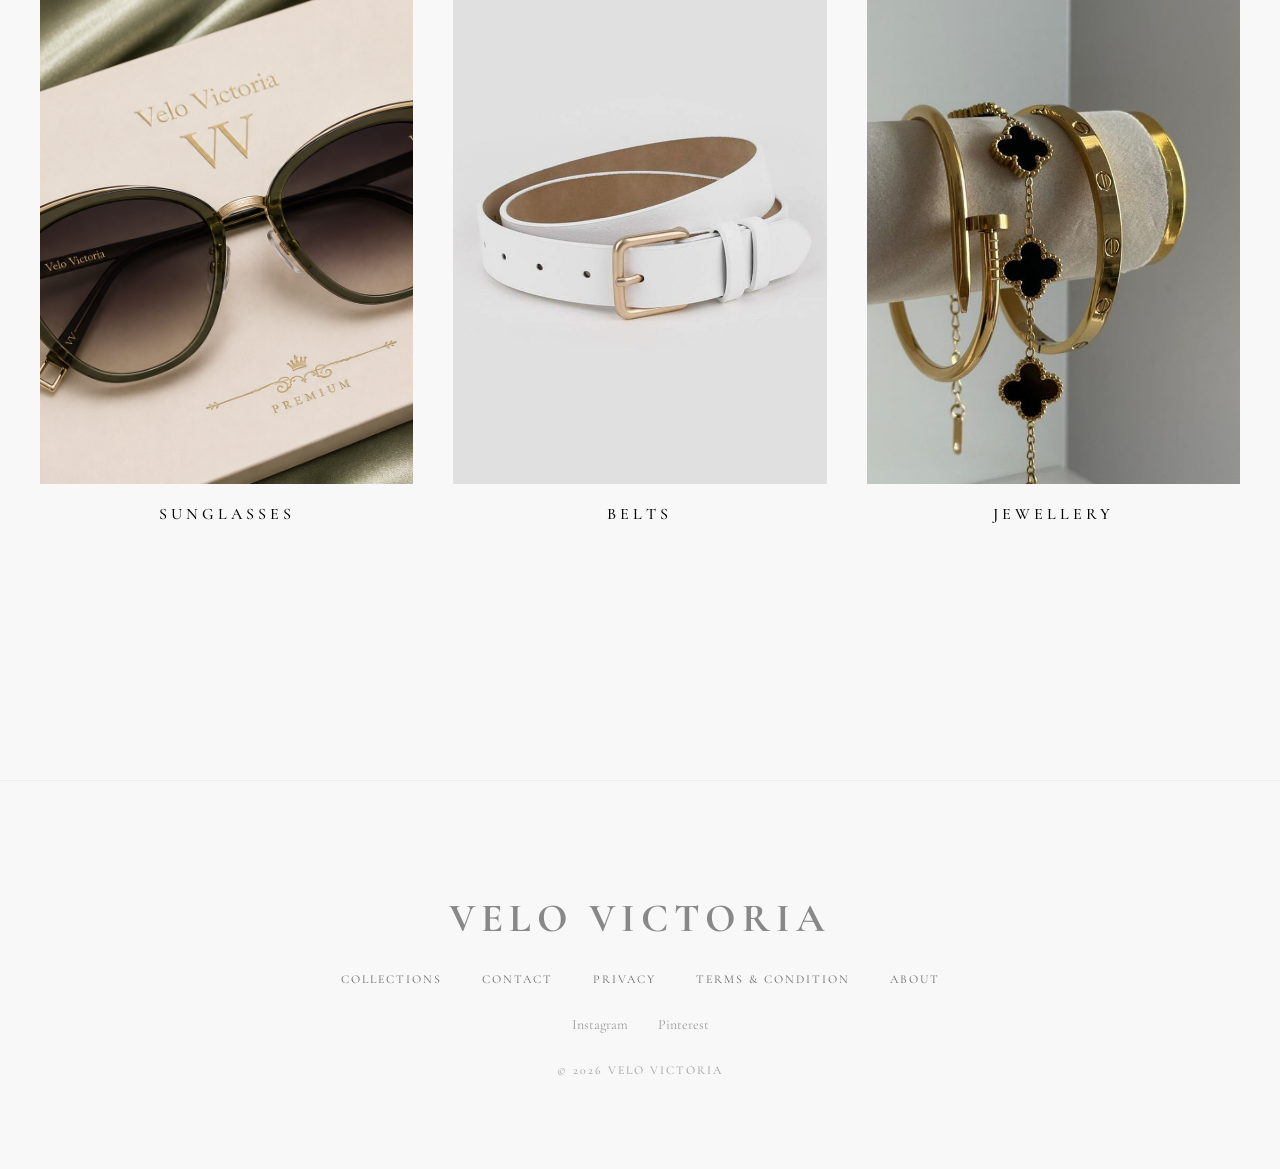
==== commit 856e7aae: "Frontend legal pages  complete" ====
--- a/index.html
+++ b/index.html
@@ -40,54 +40,90 @@
 
     <div class="product-showcase">
 
-        <div class="product-box">
-            <img src="pictures/bag1.png" alt="">
-            <h3>BAGS</h3>
-        </div>
-
-        <div class="product-box">
-            <img src="pictures/watch1.png" alt="">
-            <h3>WATCHES</h3>
-        </div>
-
-        <div class="product-box">
-            <img src="pictures/perfume1.png" alt="">
-            <h3>PERFUMES</h3>
-        </div>
-
-        <div class="product-box">
-            <img src="pictures/sunglasses1.png" alt="">
-            <h3>SUNGLASSES</h3>
-        </div>
-
-        <div class="product-box">
-            <img src="pictures/belt.jpg" alt="">
-            <h3>BELTS</h3>
-        </div>
-
-        <div class="product-box">
-            <img src="pictures/jewellery.jpg" alt="">
-            <h3>JEWELLERY</h3>
-        </div>
-
-    </div>
+    <a href="collection.html?category=bag" class="product-box">
+        <img src="pictures/bag1.png" alt="">
+        <h3>BAGS</h3>
+    </a>
+
+    <a href="collection.html?category=watch" class="product-box">
+        <img src="pictures/watch1.png" alt="">
+        <h3>WATCHES</h3>
+    </a>
+
+    <a href="collection.html?category=perfume" class="product-box">
+        <img src="pictures/perfume1.png" alt="">
+        <h3>PERFUMES</h3>
+    </a>
+
+    <a href="collection.html?category=sunglasses" class="product-box">
+        <img src="pictures/sunglasses1.png" alt="">
+        <h3>SUNGLASSES</h3>
+    </a>
+
+    <a href="collection.html?category=belt" class="product-box">
+        <img src="pictures/belt.jpg" alt="">
+        <h3>BELTS</h3>
+    </a>
+
+    <a href="collection.html?category=jewellery" class="product-box">
+        <img src="pictures/jewellery.jpg" alt="">
+        <h3>JEWELLERY</h3>
+    </a>
+
+</div>
 
 </section>
-        <div class="login-panel" id="loginPanel">
+         <div class="login-panel" id="loginPanel">
 
     <span class="close-panel" id="closeLogin">&times;</span>
 
     <h2>VELO VICTORIA</h2>
 
-    <form>
+    <!-- LOGIN FORM -->
+    <div id="loginForm">
+
+        <form>
+            <label>Username</label>
+            <input type="text">
+
+            <label>Password</label>
+            <input type="password">
+
+            <button type="submit">LOGIN</button>
+        </form>
+
+        <p class="switch-form">
+            Don't have an account?
+            <a href="#" id="showSignup">
+                Create Account
+            </a>
+        </p>
+
+    </div>
+
+    <!-- SIGNUP FORM -->
+    <div id="signupForm" style="display:none;">
+
         <label>Username</label>
         <input type="text">
 
+        <label>Email</label>
+        <input type="email">
+
         <label>Password</label>
         <input type="password">
 
-        <button type="submit">LOGIN</button>
-    </form>
+        <button>Create Account</button>
+
+        <p>
+            Already have an account?
+            <a href="#" id="showLogin">
+                Login
+            </a>
+        </p>
+
+    </div>
+
 
 </div>
 <div class="search-overlay" id="searchOverlay">
@@ -122,17 +158,19 @@
 
         <a href="collection.html">COLLECTIONS</a>
 
-        <a href="#">BAGS</a>
-
-        <a href="#">WATCHES</a>
-
-        <a href="#">PERFUMES</a>
-
-        <a href="#">SUNGLASSES</a>
-
-        <a href="#">BELTS</a>
-
-        <a href="#">JEWELLERY</a>
+        <a href="collection.html?category=bag">BAGS</a>
+
+        <a href="collection.html?category=watches">WATCHES</a>
+
+        <a href="collection.html?category=perfume">PERFUMES</a>
+
+        <a href="collection.html?category=sunglasses">SUNGLASSES</a>
+
+        <a href="collection.html?category=sandels">SANDELS</a>
+
+        
+
+        
 
         <a href="contact.html">CONTACT</a>
 
@@ -149,9 +187,10 @@
 
         <a href="contact.html">Contact</a>
 
-        <a href="#">Privacy</a>
-
-        <a href="#">Terms</a>
+        <a href="privacy.html">Privacy</a>
+
+        <a href="terms-condition.html">Terms & Condition</a>
+        <a href="about.html">About</a>
 
     </div>
 
--- a/style.css
+++ b/style.css
@@ -358,7 +358,7 @@
 }
 .product-grid{
     display:grid;
-    grid-template-columns:repeat(2, 1fr);
+    grid-template-columns:repeat(4, 1fr);
     gap:40px;
     max-width:1200px;
     margin:50px auto;
@@ -1071,4 +1071,370 @@
     margin-top:10px;
 }
 
+}
+/* ===========================
+   CONTACT PAGE - MOBILE FIX
+=========================== */
+
+.contact{
+    width:100%;
+}
+
+.contact h1{
+    font-size:36px;
+    line-height:1.1;
+    margin-bottom:12px;
+    font-family:'Cormorant Garamond', serif;
+}
+
+.contact-subtitle{
+    font-size:14px;
+    line-height:1.8;
+    letter-spacing:1px;
+    color:#777;
+    margin-bottom:30px;
+    text-transform:none;
+}
+
+.contact-card{
+    border:1px solid #eee;
+    padding:25px;
+    margin-bottom:20px;
+    background:#fff;
+}
+
+.contact-card h3{
+    font-size:24px;
+    margin-bottom:10px;
+    font-family:'Cormorant Garamond', serif;
+}
+
+.contact-card p{
+    font-size:15px;
+    line-height:1.7;
+    color:#666;
+    margin-bottom:15px;
+}
+
+.contact-btn{
+    display:inline-block;
+    min-width:180px;
+    padding:14px 28px;
+    border:1px solid #000;
+    border-radius:40px;
+    text-decoration:none;
+    color:#000;
+    text-align:center;
+    transition:.3s;
+}
+
+.contact-btn:hover{
+    background:#000;
+    color:#fff;
+}
+
+.faq-box{
+    margin-top:30px;
+    padding:25px;
+    border:1px solid #eee;
+    background:#fff;
+}
+
+.faq-box h2{
+    font-size:28px;
+    margin-bottom:20px;
+}
+
+details{
+    padding:15px 0;
+    border-bottom:1px solid #ddd;
+}
+
+summary{
+    cursor:pointer;
+    font-size:16px;
+}
+
+/* ===========================
+   MOBILE
+=========================== */
+
+@media(max-width:768px){
+
+.container{
+    display:flex;
+    flex-direction:column;
+    gap:35px;
+    padding:20px;
+}
+
+.contact{
+    order:1;
+}
+
+.form{
+    order:2;
+    width:100%;
+}
+
+.contact h1{
+    font-size:36px;
+}
+
+.contact-subtitle{
+    font-size:14px;
+    letter-spacing:1px;
+}
+
+.contact-card{
+    padding:20px;
+}
+
+.contact-card h3{
+    font-size:22px;
+}
+
+.contact-btn{
+    width:100%;
+    min-width:unset;
+    box-sizing:border-box;
+}
+
+.row{
+    flex-direction:column;
+    gap:15px;
+}
+
+.field{
+    width:100%;
+}
+
+input,
+textarea{
+    width:100%;
+    box-sizing:border-box;
+}
+
+.form button{
+    width:100%;
+    padding:15px;
+    letter-spacing:2px;
+}
+
+}
+@media(max-width:768px){
+
+.normal-nav{
+    display:flex !important;
+    visibility:visible !important;
+    opacity:1 !important;
+    position:relative !important;
+    z-index:9999 !important;
+}
+
+}
+
+@media(max-width:768px){
+
+
+.normal-nav{
+    justify-content:space-between;
+}
+
+.logo{
+    font-size:20px;
+    letter-spacing:3px;
+}
+
+}
+.product-box{
+    text-decoration:none;
+    color:inherit;
+    display:block;
+    cursor:pointer;
+}
+.view-btn{
+    display:inline-block;
+    margin-top:15px;
+    padding:12px 35px;
+    border:1px solid #222;
+    text-decoration:none;
+    color:#222;
+    font-size:13px;
+    letter-spacing:2px;
+    text-transform:uppercase;
+    transition:0.3s;
+    font-family:'Cormorant Garamond', serif;
+}
+
+.view-btn:hover{
+    background:#222;
+    color:#fff;
+}
+.view-btn{
+    display:inline-block;
+    min-width:180px;
+    text-align:center;
+}
+.product-card h3{
+    font-size:22px;
+}
+
+.product-card p{
+    font-size:16px;
+}
+
+@media(max-width:768px){
+
+    .product-grid{
+        display:grid !important;
+        grid-template-columns:repeat(2,1fr) !important;
+        gap:15px !important;
+    }
+
+    .product-card{
+        width:100% !important;
+        min-width:0 !important;
+        text-align: center;
+    }
+
+    .product-card img{
+        width:100% !important;
+        height:auto !important;
+        display:block;
+    }
+
+    .product-card h3{
+        font-size:18px !important;
+        text-align:center;
+    }
+
+    .product-card p{
+        font-size:15px !important;
+        text-align:center;
+    }
+
+    .view-btn{
+        display:inline-block !important;
+        width:auto !important;
+        min-width:120px !important;
+        padding:5px 8px !important;
+        font-size:9px !important;
+        letter-spacing:2px !important;
+    
+    }
+}
+.container2{
+
+max-width:1200px;
+
+margin:70px auto;
+margin-top: 150px;
+
+background:white;
+
+padding:55px;
+
+border-radius:20px;
+
+box-shadow:0 15px 40px rgba(0,0,0,.08);
+
+}
+
+.page-title{
+
+font-family:'Cormorant Garamond',serif;
+
+font-size:48px;
+
+text-align:center;
+
+margin-bottom:10px;
+
+}
+
+.updated{
+
+text-align:center;
+
+color:#888;
+
+margin-bottom:45px;
+
+font-size:15px;
+
+}
+
+section{
+
+margin-bottom:40px;
+
+}
+
+section h2{
+
+font-size:24px;
+
+margin-bottom:15px;
+
+font-weight:500;
+
+font-family:'Cormorant Garamond',serif;
+
+color:#b18a58;
+
+}
+
+section p{
+
+font-size:17px;
+
+color:#555;
+
+}
+
+hr{
+
+border:none;
+
+border-top:1px solid #eee;
+
+margin:35px 0;
+
+}
+
+footer{
+
+text-align:center;
+
+padding:35px;
+
+font-size:14px;
+
+color:#888;
+
+}
+
+@media(max-width:768px){
+
+.container2{
+
+margin:25px;
+
+padding:30px;
+
+}
+
+.page-title{
+
+font-size:38px;
+
+}
+
+header h1{
+
+font-size:28px;
+
+}
+
 }
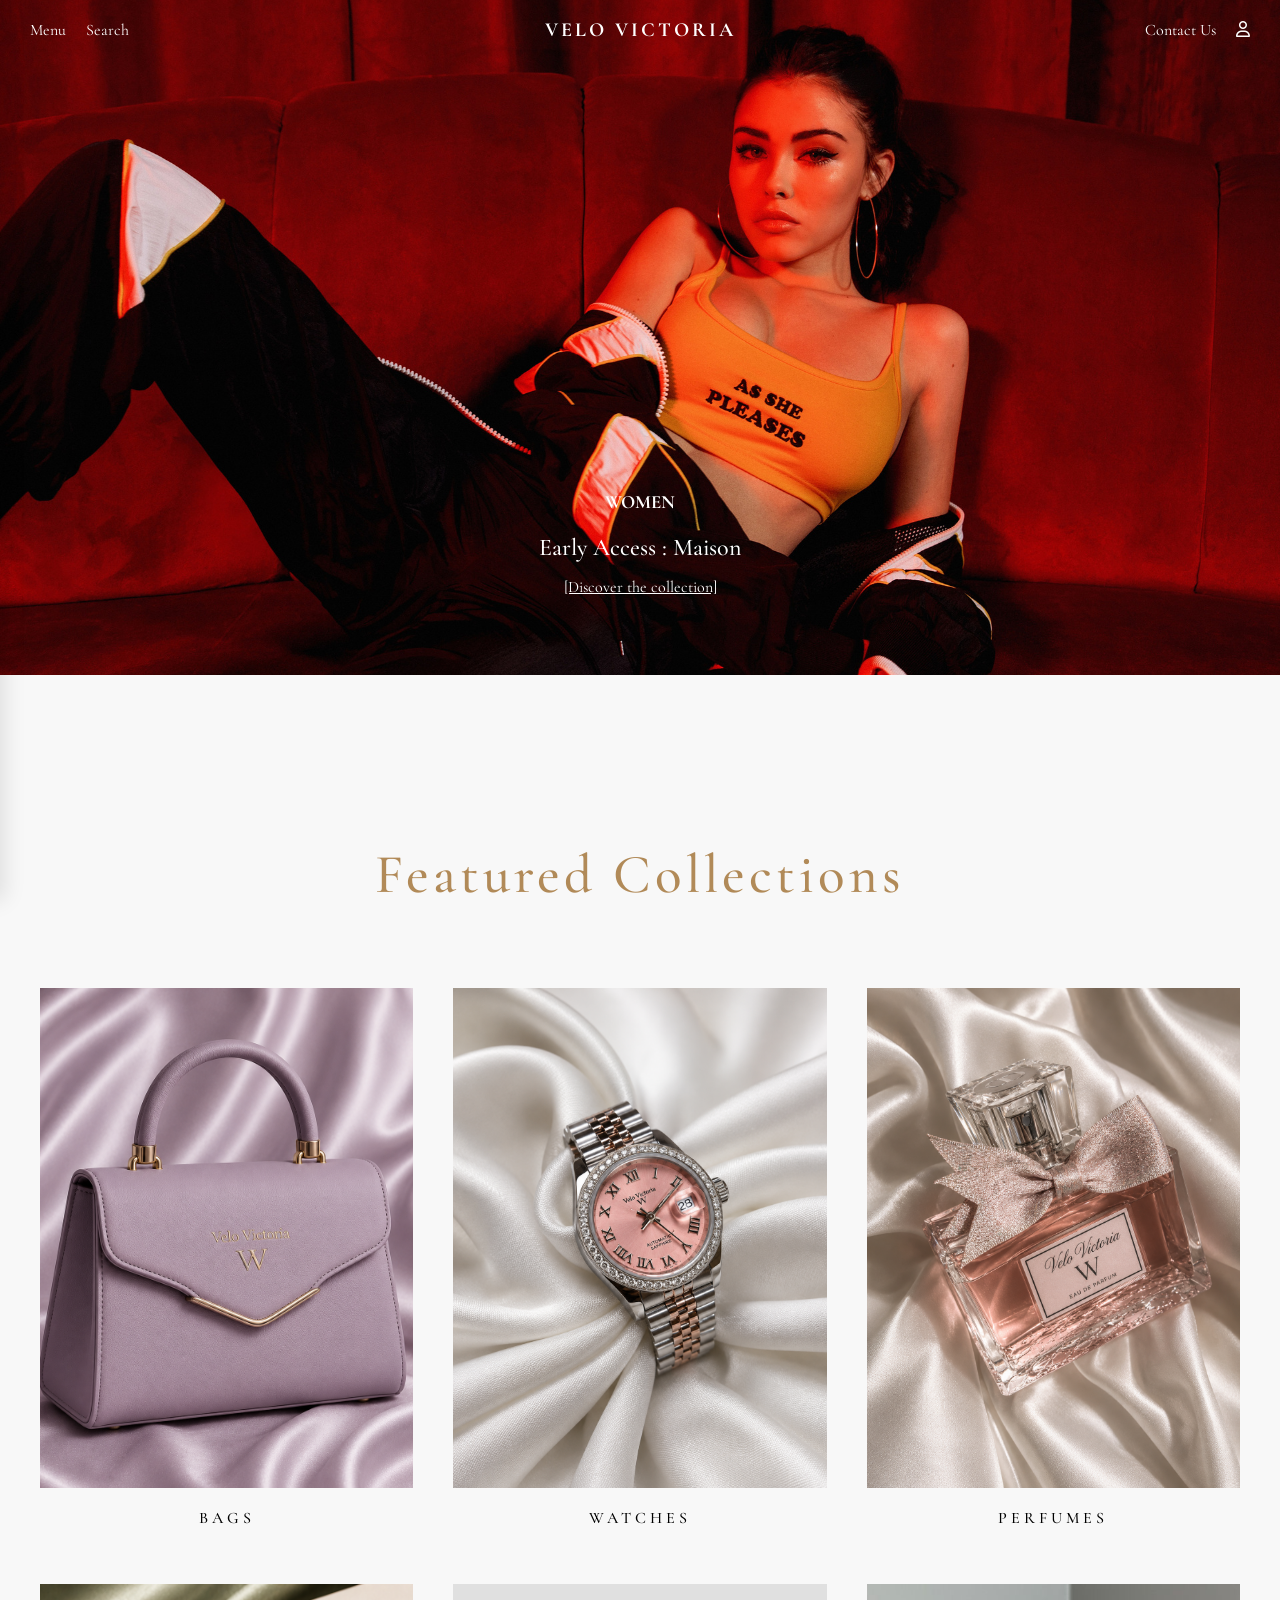
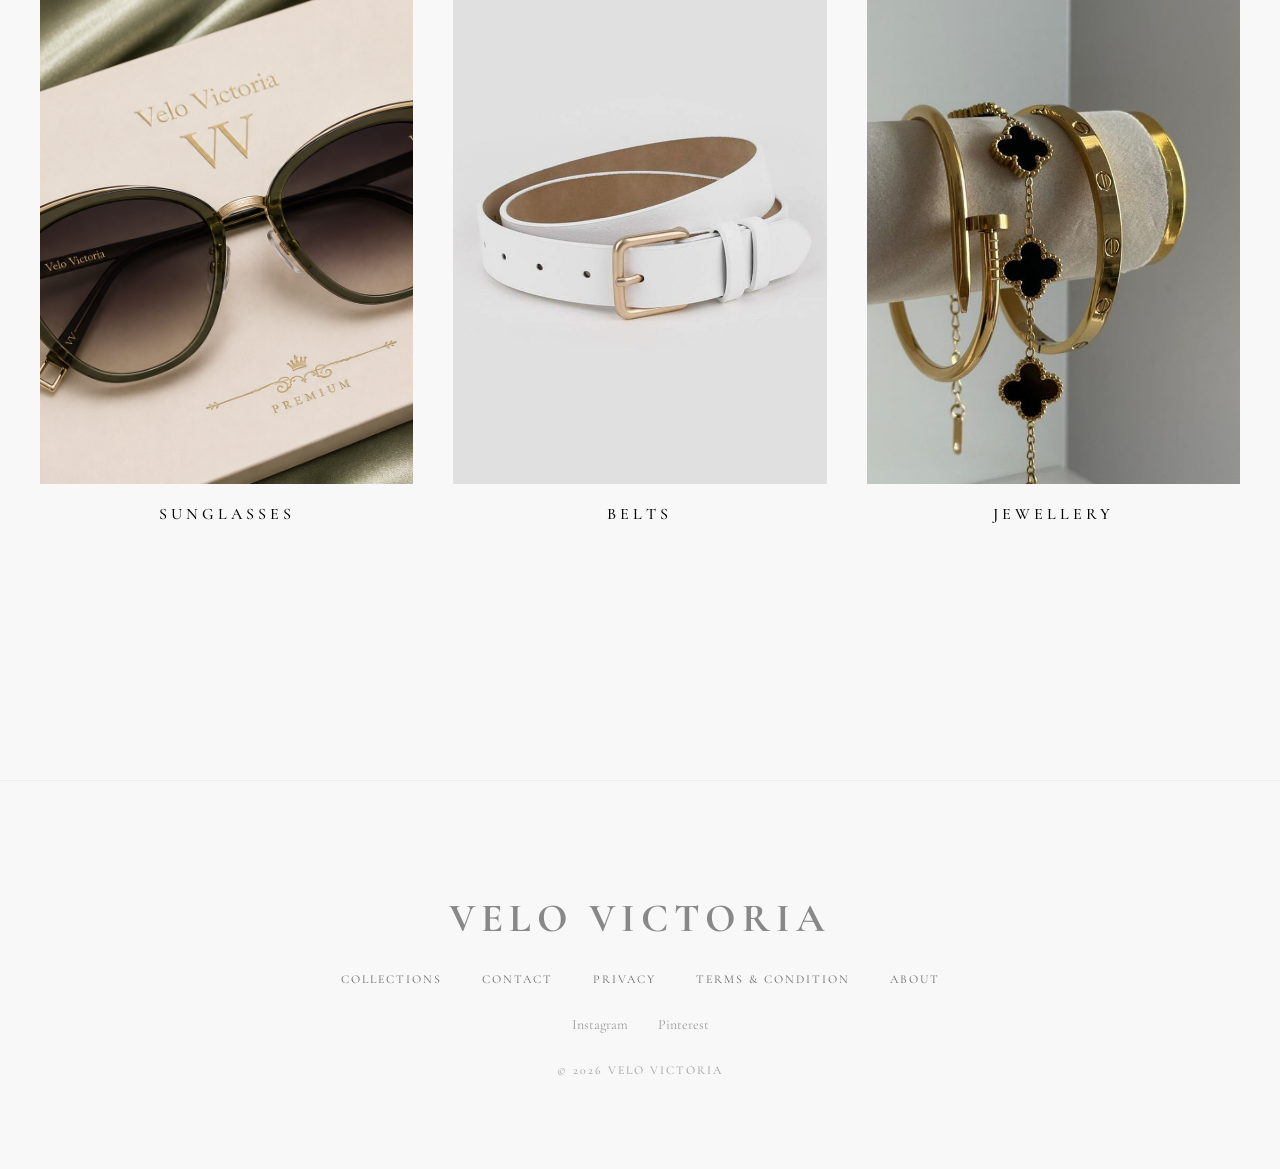
==== commit ac8d31b9: "Fix a bug" ====
--- a/index.html
+++ b/index.html
@@ -28,7 +28,7 @@
         <section class="hero-text">
        
         <h3> WOMEN</h3>
-        <h2>Early Access : Maison</h2>
+        <h2 style="color: white;">Early Access : Maison</h2>
         <div class="discover">
         <a href="collection.html" >[Discover the collection]</a>
         </div>
